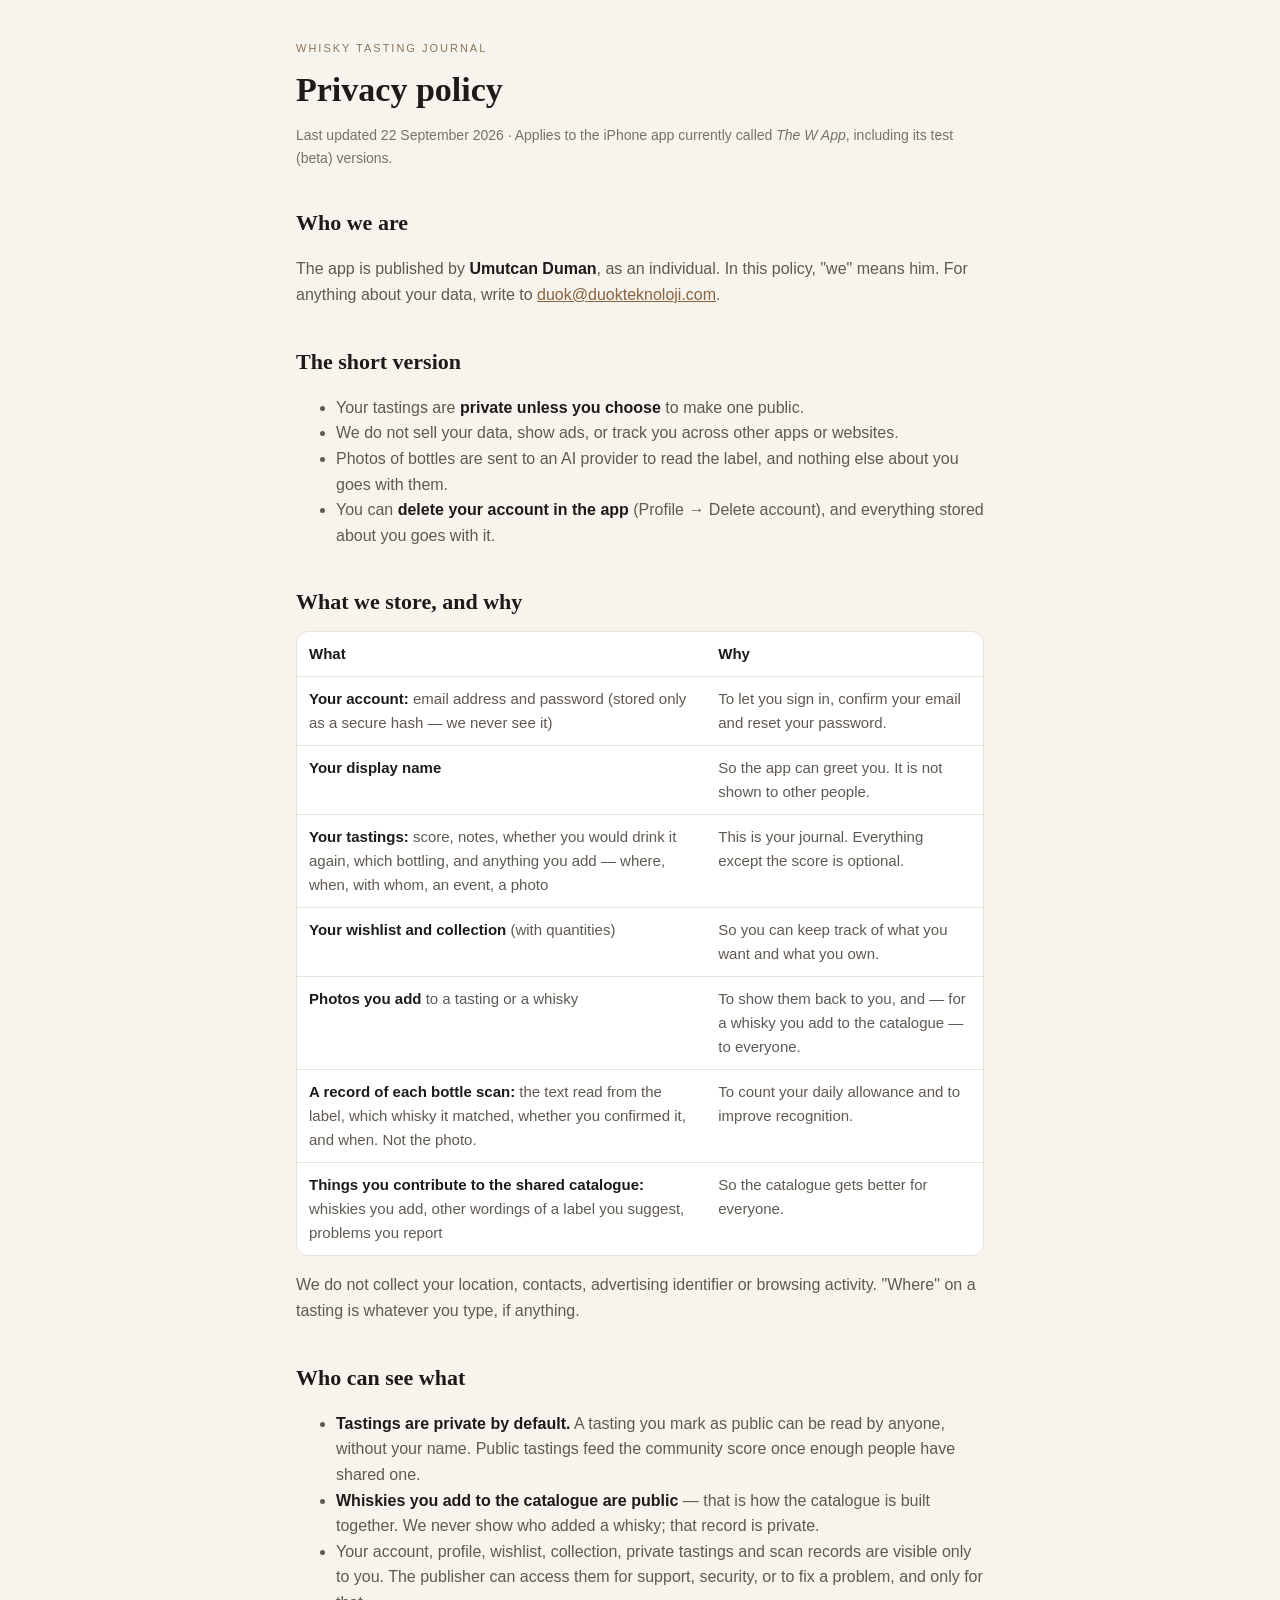
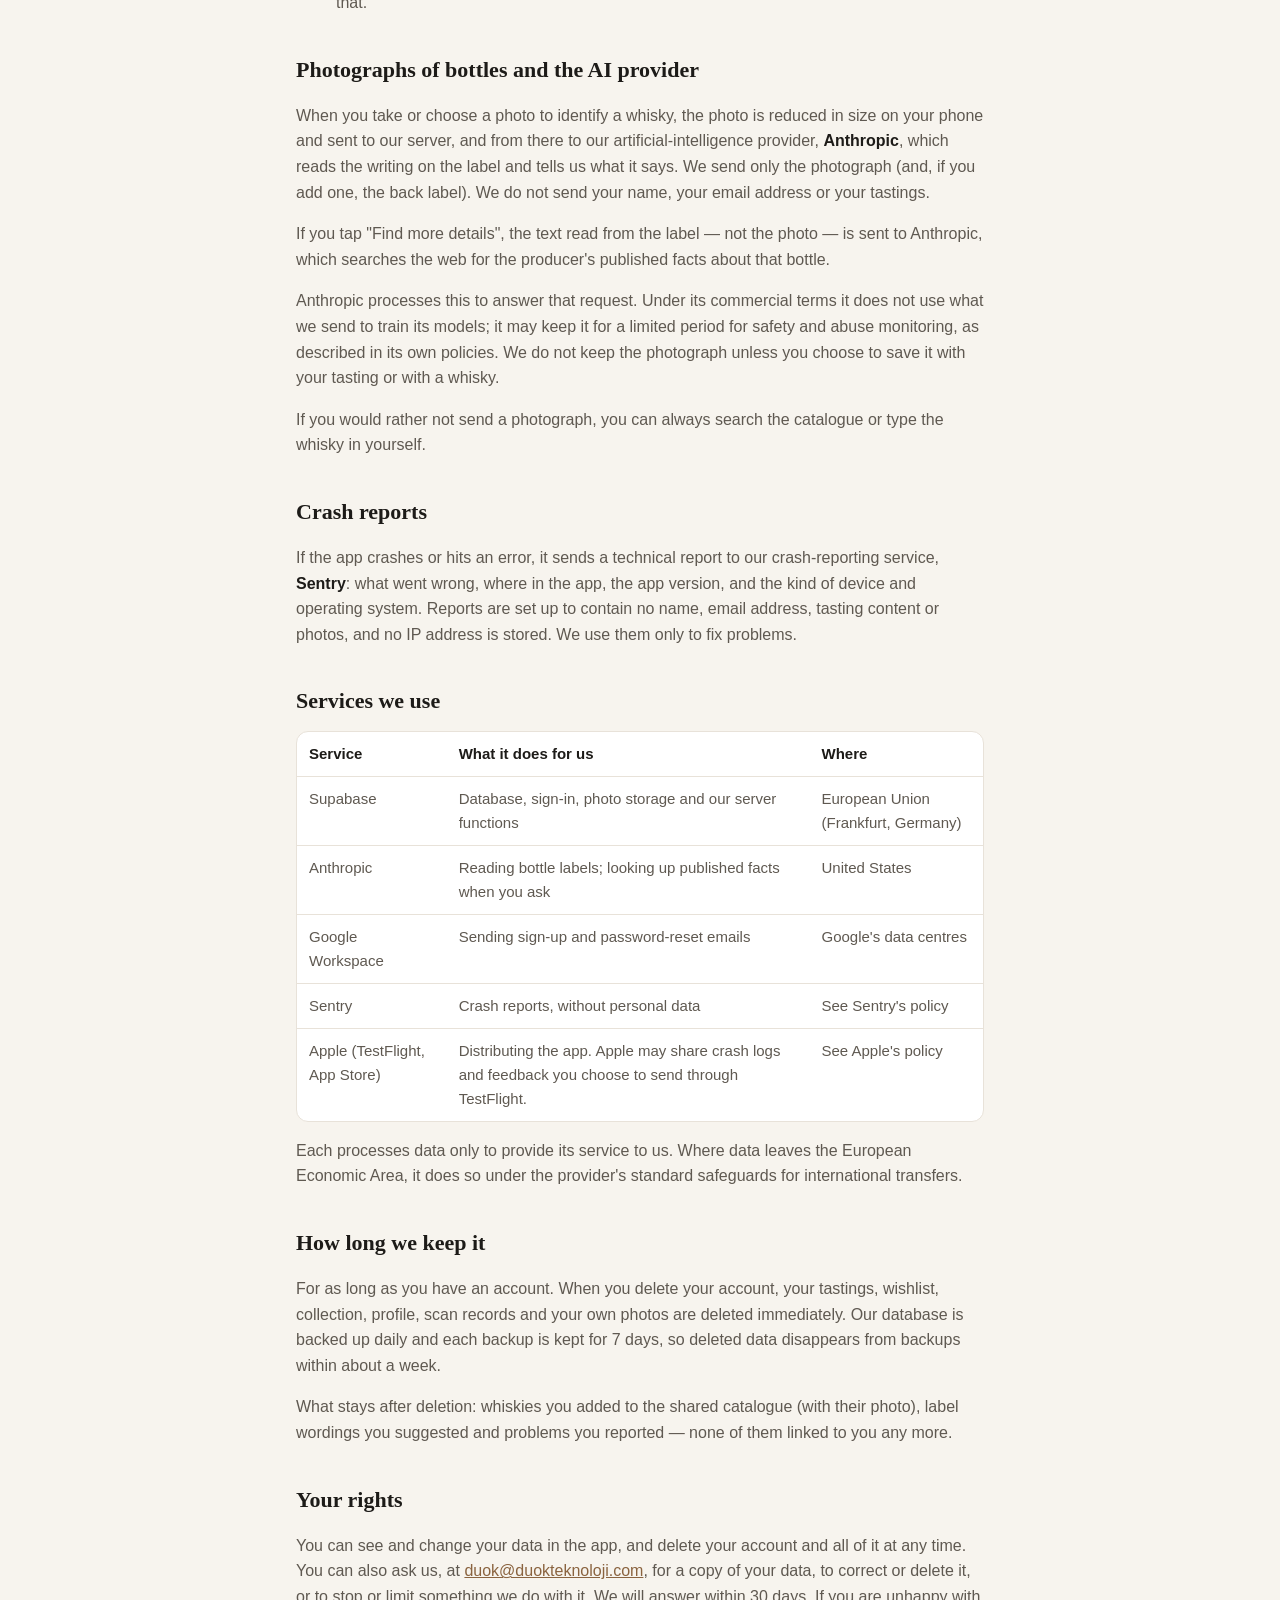
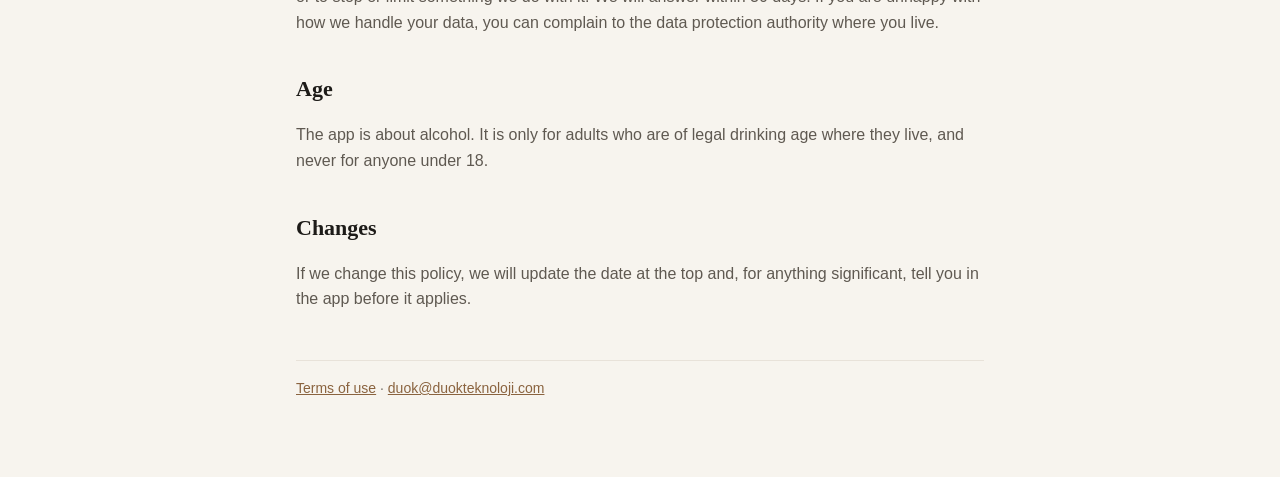
==== privacy/index.html @ 0a722b19 "Privacy policy and terms of use" ====
<!doctype html>
<html lang="en">
<head>
<meta charset="utf-8">
<meta name="viewport" content="width=device-width, initial-scale=1">
<title>Privacy policy</title>
<link rel="stylesheet" href="../style.css">
</head>
<body>
<main>
<p class="eyebrow">WHISKY TASTING JOURNAL</p>
<h1>Privacy policy</h1>
<p class="meta">Last updated 22 September 2026 · Applies to the iPhone app currently called <em>The W App</em>, including its test (beta) versions.</p>

<h2>Who we are</h2>
<p>The app is published by <strong>Umutcan Duman</strong>, as an individual. In this policy, "we" means him. For anything about your data, write to <a href="mailto:duok@duokteknoloji.com">duok@duokteknoloji.com</a>.</p>

<h2>The short version</h2>
<ul>
<li>Your tastings are <strong>private unless you choose</strong> to make one public.</li>
<li>We do not sell your data, show ads, or track you across other apps or websites.</li>
<li>Photos of bottles are sent to an AI provider to read the label, and nothing else about you goes with them.</li>
<li>You can <strong>delete your account in the app</strong> (Profile → Delete account), and everything stored about you goes with it.</li>
</ul>

<h2>What we store, and why</h2>
<table>
<tr><th>What</th><th>Why</th></tr>
<tr><td><strong>Your account:</strong> email address and password (stored only as a secure hash — we never see it)</td><td>To let you sign in, confirm your email and reset your password.</td></tr>
<tr><td><strong>Your display name</strong></td><td>So the app can greet you. It is not shown to other people.</td></tr>
<tr><td><strong>Your tastings:</strong> score, notes, whether you would drink it again, which bottling, and anything you add — where, when, with whom, an event, a photo</td><td>This is your journal. Everything except the score is optional.</td></tr>
<tr><td><strong>Your wishlist and collection</strong> (with quantities)</td><td>So you can keep track of what you want and what you own.</td></tr>
<tr><td><strong>Photos you add</strong> to a tasting or a whisky</td><td>To show them back to you, and — for a whisky you add to the catalogue — to everyone.</td></tr>
<tr><td><strong>A record of each bottle scan:</strong> the text read from the label, which whisky it matched, whether you confirmed it, and when. Not the photo.</td><td>To count your daily allowance and to improve recognition.</td></tr>
<tr><td><strong>Things you contribute to the shared catalogue:</strong> whiskies you add, other wordings of a label you suggest, problems you report</td><td>So the catalogue gets better for everyone.</td></tr>
</table>
<p>We do not collect your location, contacts, advertising identifier or browsing activity. "Where" on a tasting is whatever you type, if anything.</p>

<h2>Who can see what</h2>
<ul>
<li><strong>Tastings are private by default.</strong> A tasting you mark as public can be read by anyone, without your name. Public tastings feed the community score once enough people have shared one.</li>
<li><strong>Whiskies you add to the catalogue are public</strong> — that is how the catalogue is built together. We never show who added a whisky; that record is private.</li>
<li>Your account, profile, wishlist, collection, private tastings and scan records are visible only to you. The publisher can access them for support, security, or to fix a problem, and only for that.</li>
</ul>

<h2>Photographs of bottles and the AI provider</h2>
<p>When you take or choose a photo to identify a whisky, the photo is reduced in size on your phone and sent to our server, and from there to our artificial-intelligence provider, <strong>Anthropic</strong>, which reads the writing on the label and tells us what it says. We send only the photograph (and, if you add one, the back label). We do not send your name, your email address or your tastings.</p>
<p>If you tap "Find more details", the text read from the label — not the photo — is sent to Anthropic, which searches the web for the producer's published facts about that bottle.</p>
<p>Anthropic processes this to answer that request. Under its commercial terms it does not use what we send to train its models; it may keep it for a limited period for safety and abuse monitoring, as described in its own policies. We do not keep the photograph unless you choose to save it with your tasting or with a whisky.</p>
<p>If you would rather not send a photograph, you can always search the catalogue or type the whisky in yourself.</p>

<h2>Crash reports</h2>
<p>If the app crashes or hits an error, it sends a technical report to our crash-reporting service, <strong>Sentry</strong>: what went wrong, where in the app, the app version, and the kind of device and operating system. Reports are set up to contain no name, email address, tasting content or photos, and no IP address is stored. We use them only to fix problems.</p>

<h2>Services we use</h2>
<table>
<tr><th>Service</th><th>What it does for us</th><th>Where</th></tr>
<tr><td>Supabase</td><td>Database, sign-in, photo storage and our server functions</td><td>European Union (Frankfurt, Germany)</td></tr>
<tr><td>Anthropic</td><td>Reading bottle labels; looking up published facts when you ask</td><td>United States</td></tr>
<tr><td>Google Workspace</td><td>Sending sign-up and password-reset emails</td><td>Google's data centres</td></tr>
<tr><td>Sentry</td><td>Crash reports, without personal data</td><td>See Sentry's policy</td></tr>
<tr><td>Apple (TestFlight, App Store)</td><td>Distributing the app. Apple may share crash logs and feedback you choose to send through TestFlight.</td><td>See Apple's policy</td></tr>
</table>
<p>Each processes data only to provide its service to us. Where data leaves the European Economic Area, it does so under the provider's standard safeguards for international transfers.</p>

<h2>How long we keep it</h2>
<p>For as long as you have an account. When you delete your account, your tastings, wishlist, collection, profile, scan records and your own photos are deleted immediately. Our database is backed up daily and each backup is kept for 7 days, so deleted data disappears from backups within about a week.</p>
<p>What stays after deletion: whiskies you added to the shared catalogue (with their photo), label wordings you suggested and problems you reported — none of them linked to you any more.</p>

<h2>Your rights</h2>
<p>You can see and change your data in the app, and delete your account and all of it at any time. You can also ask us, at <a href="mailto:duok@duokteknoloji.com">duok@duokteknoloji.com</a>, for a copy of your data, to correct or delete it, or to stop or limit something we do with it. We will answer within 30 days. If you are unhappy with how we handle your data, you can complain to the data protection authority where you live.</p>

<h2>Age</h2>
<p>The app is about alcohol. It is only for adults who are of legal drinking age where they live, and never for anyone under 18.</p>

<h2>Changes</h2>
<p>If we change this policy, we will update the date at the top and, for anything significant, tell you in the app before it applies.</p>

<p class="footer"><a href="../terms/">Terms of use</a> · <a href="mailto:duok@duokteknoloji.com">duok@duokteknoloji.com</a></p>
</main>
</body>
</html>
---- style.css ----
:root {
  --bg: #F7F4EE;
  --surface: #FFFFFF;
  --text: #1D1B18;
  --muted: #5F5951;
  --faint: #77716A;
  --border: #E8E2D9;
  --accent: #8A633F;
  --eyebrow: #8B755C;
}

@media (prefers-color-scheme: dark) {
  :root {
    --bg: #171512;
    --surface: #211E1A;
    --text: #F2EEE7;
    --muted: #C9C1B5;
    --faint: #A39A8D;
    --border: #3A352E;
    --accent: #D5A76A;
    --eyebrow: #BFA07C;
  }
}

* { box-sizing: border-box; }

body {
  margin: 0;
  background: var(--bg);
  color: var(--text);
  font: 16px/1.6 -apple-system, BlinkMacSystemFont, "Helvetica Neue", Arial, sans-serif;
}

main {
  max-width: 720px;
  margin: 0 auto;
  padding: 40px 16px 64px;
}

.eyebrow {
  font-size: 11px;
  letter-spacing: 2px;
  color: var(--eyebrow);
  margin: 0 0 12px;
}

h1, h2 {
  font-family: Georgia, "Times New Roman", serif;
  font-weight: 600;
}

h1 { font-size: 34px; line-height: 1.2; margin: 0 0 8px; }
h2 { font-size: 22px; margin: 36px 0 8px; }

.meta, .footer { color: var(--faint); font-size: 14px; }
.footer { margin-top: 48px; border-top: 1px solid var(--border); padding-top: 16px; }

p, li { color: var(--muted); }
strong { color: var(--text); }
a { color: var(--accent); }

table {
  width: 100%;
  border-collapse: collapse;
  background: var(--surface);
  border: 1px solid var(--border);
  border-radius: 12px;
  overflow: hidden;
  display: block;
  overflow-x: auto;
  margin: 12px 0;
}

th, td {
  text-align: left;
  vertical-align: top;
  padding: 10px 12px;
  border-bottom: 1px solid var(--border);
  font-size: 15px;
  color: var(--muted);
}

th { color: var(--text); font-weight: 600; }
tr:last-child td { border-bottom: none; }
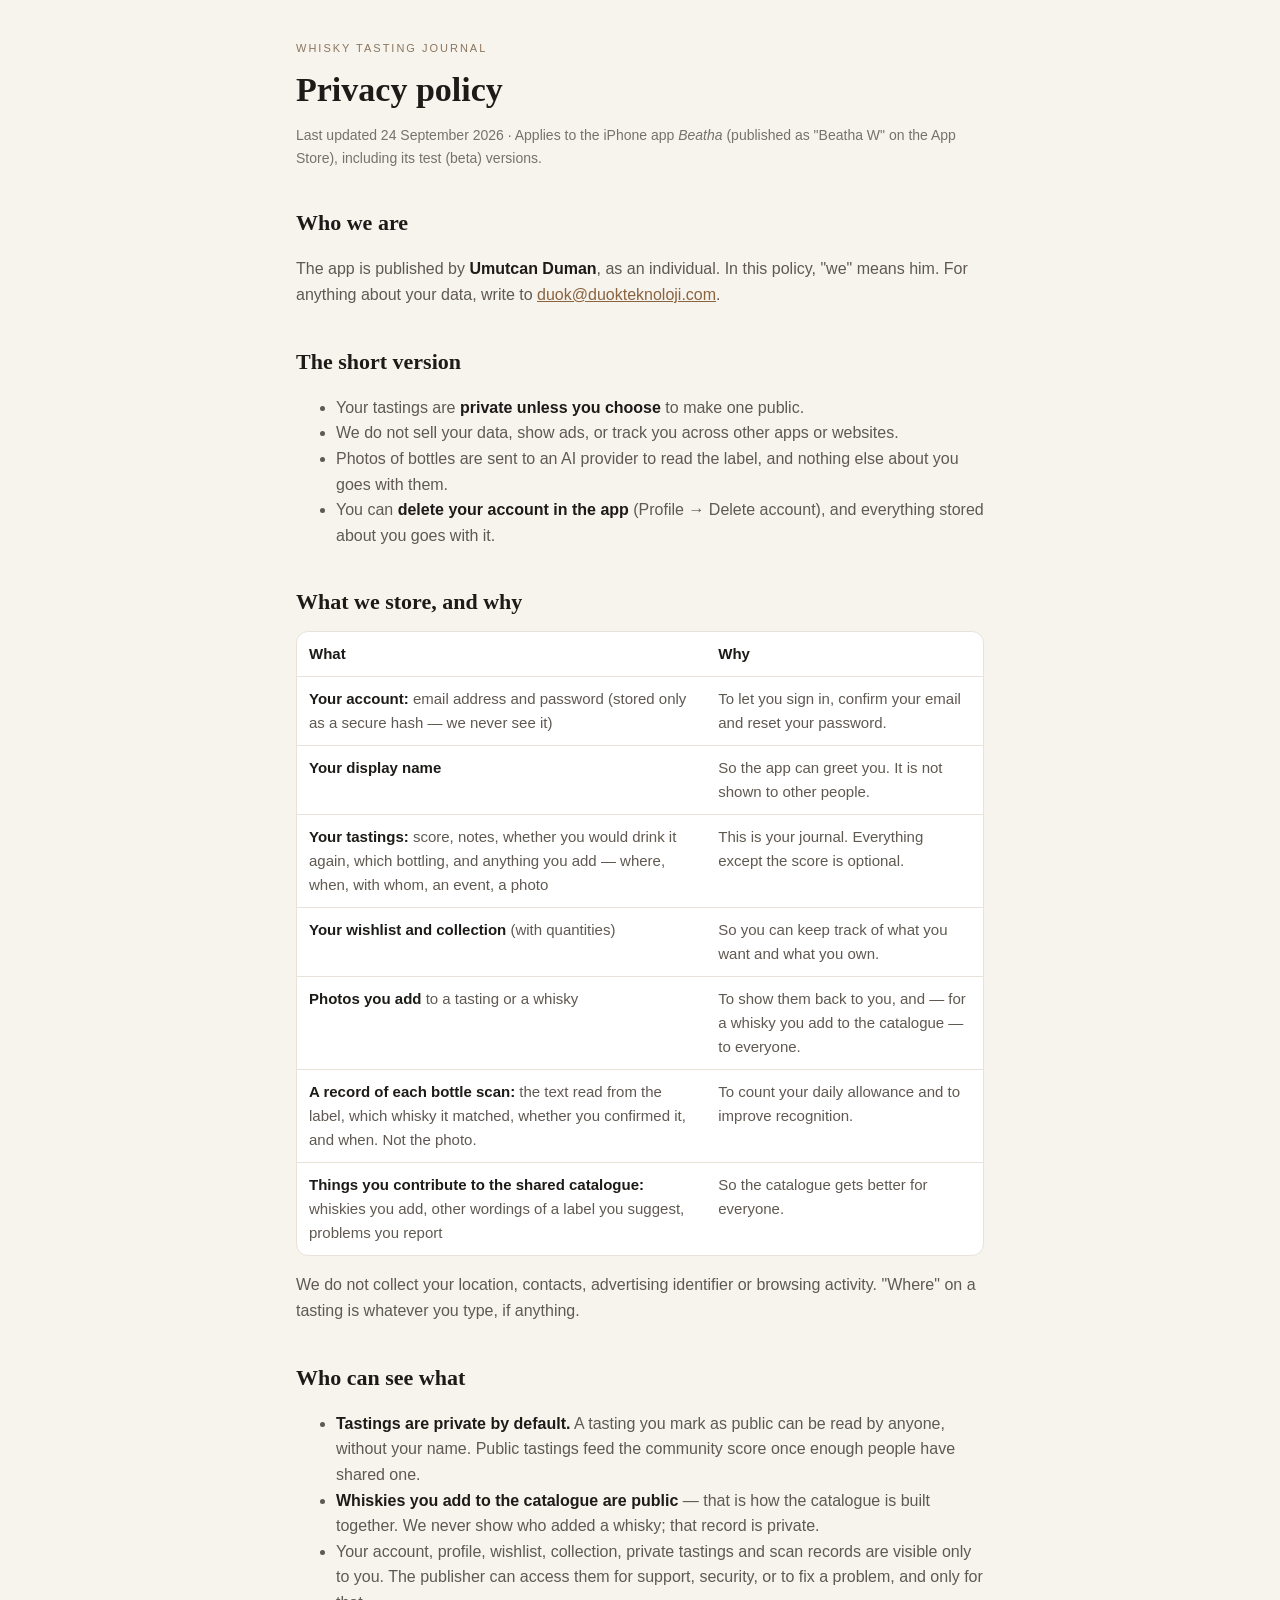
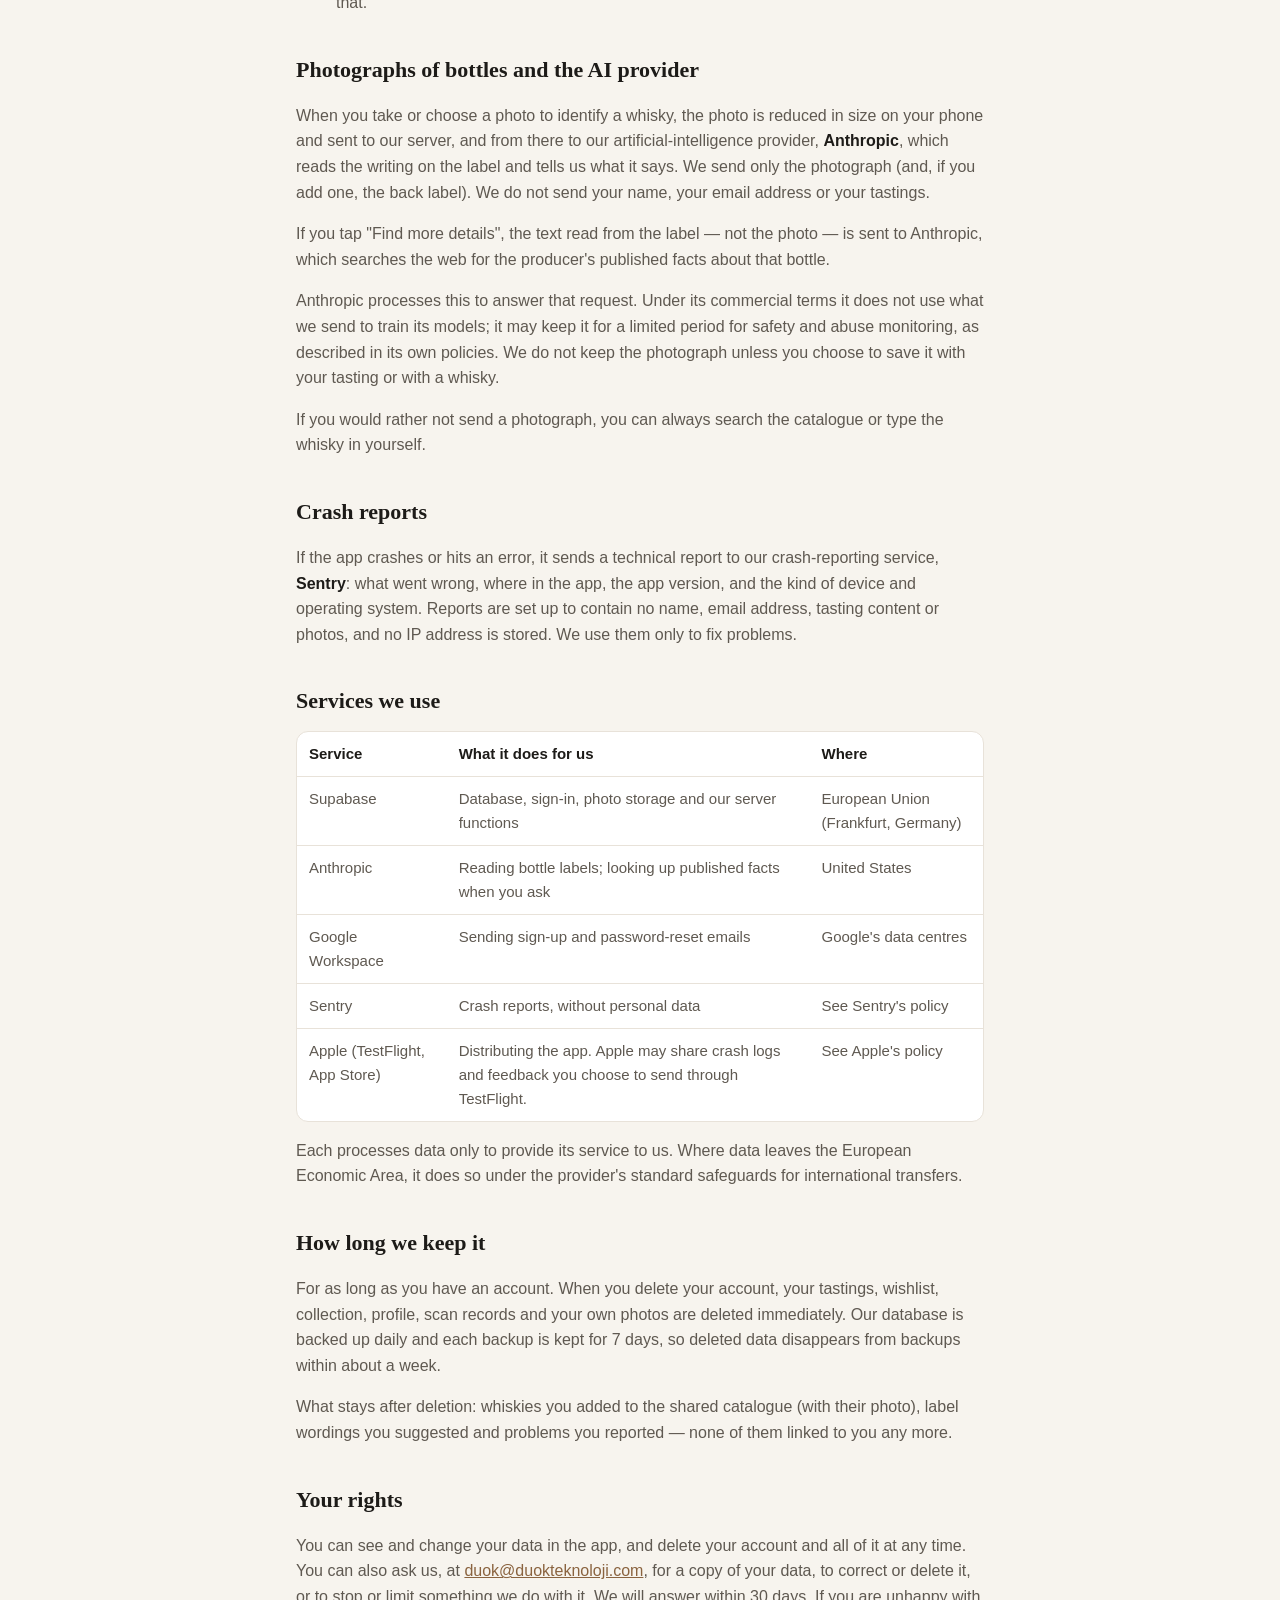
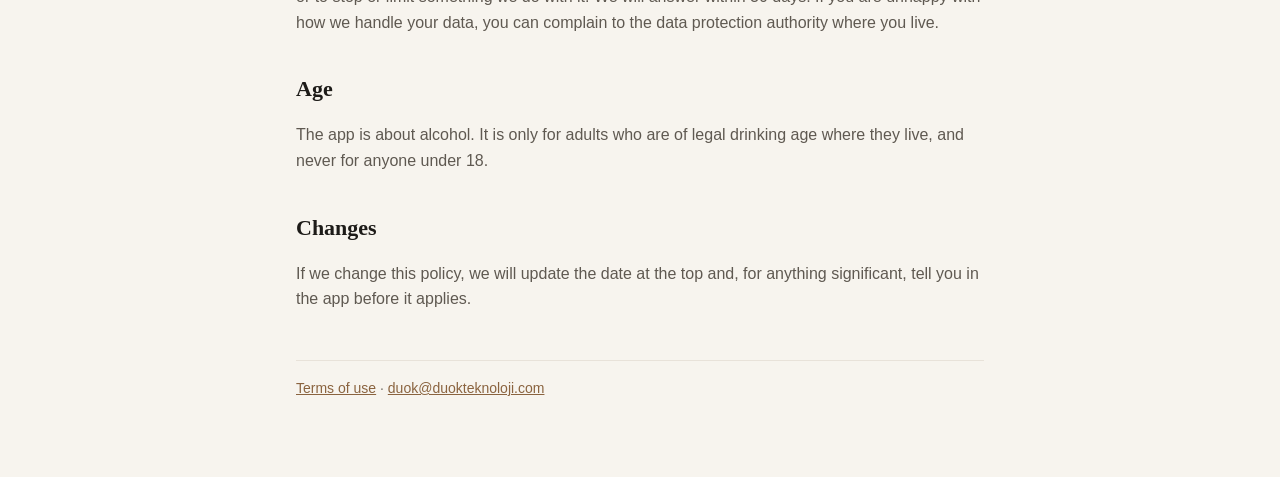
==== commit 2df07d7a: "The app is now called Beatha" ====
--- a/privacy/index.html
+++ b/privacy/index.html
@@ -10,7 +10,7 @@
 <main>
 <p class="eyebrow">WHISKY TASTING JOURNAL</p>
 <h1>Privacy policy</h1>
-<p class="meta">Last updated 22 September 2026 · Applies to the iPhone app currently called <em>The W App</em>, including its test (beta) versions.</p>
+<p class="meta">Last updated 24 September 2026 · Applies to the iPhone app <em>Beatha</em> (published as "Beatha W" on the App Store), including its test (beta) versions.</p>
 
 <h2>Who we are</h2>
 <p>The app is published by <strong>Umutcan Duman</strong>, as an individual. In this policy, "we" means him. For anything about your data, write to <a href="mailto:duok@duokteknoloji.com">duok@duokteknoloji.com</a>.</p>
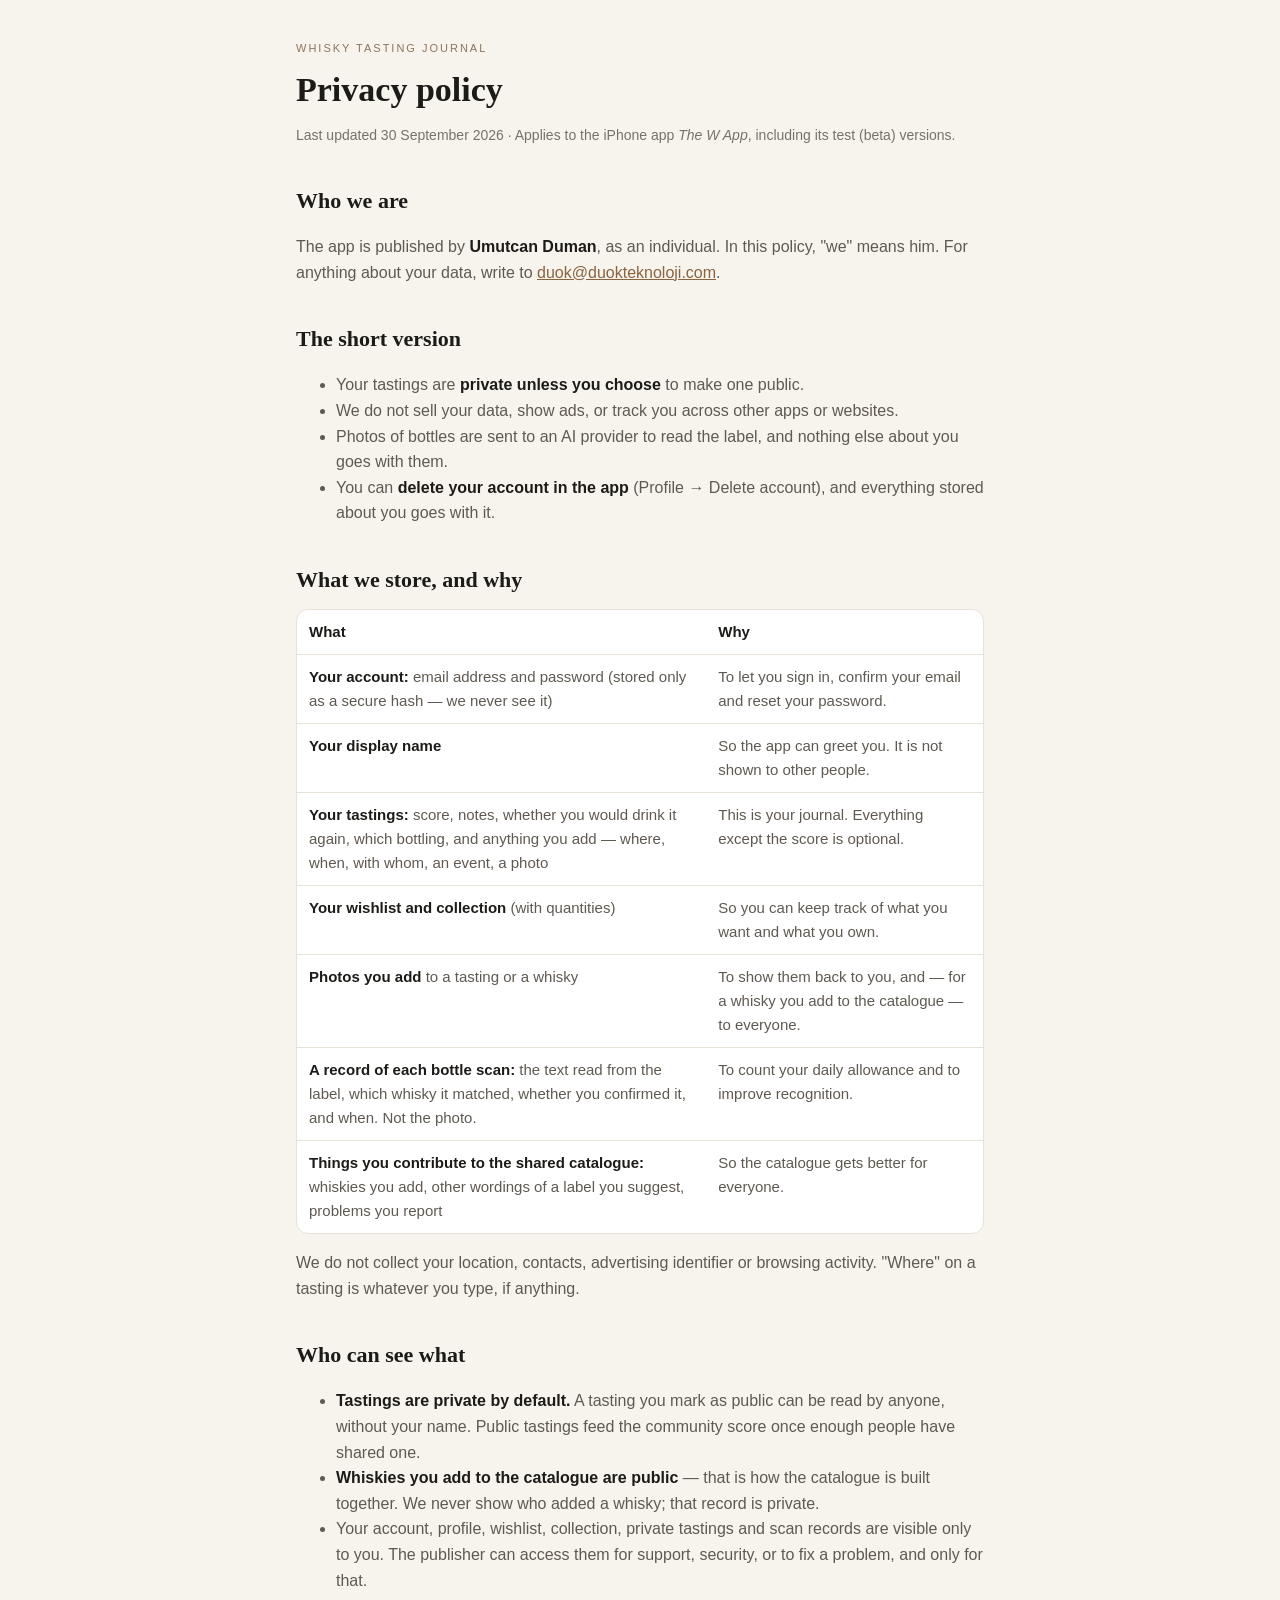
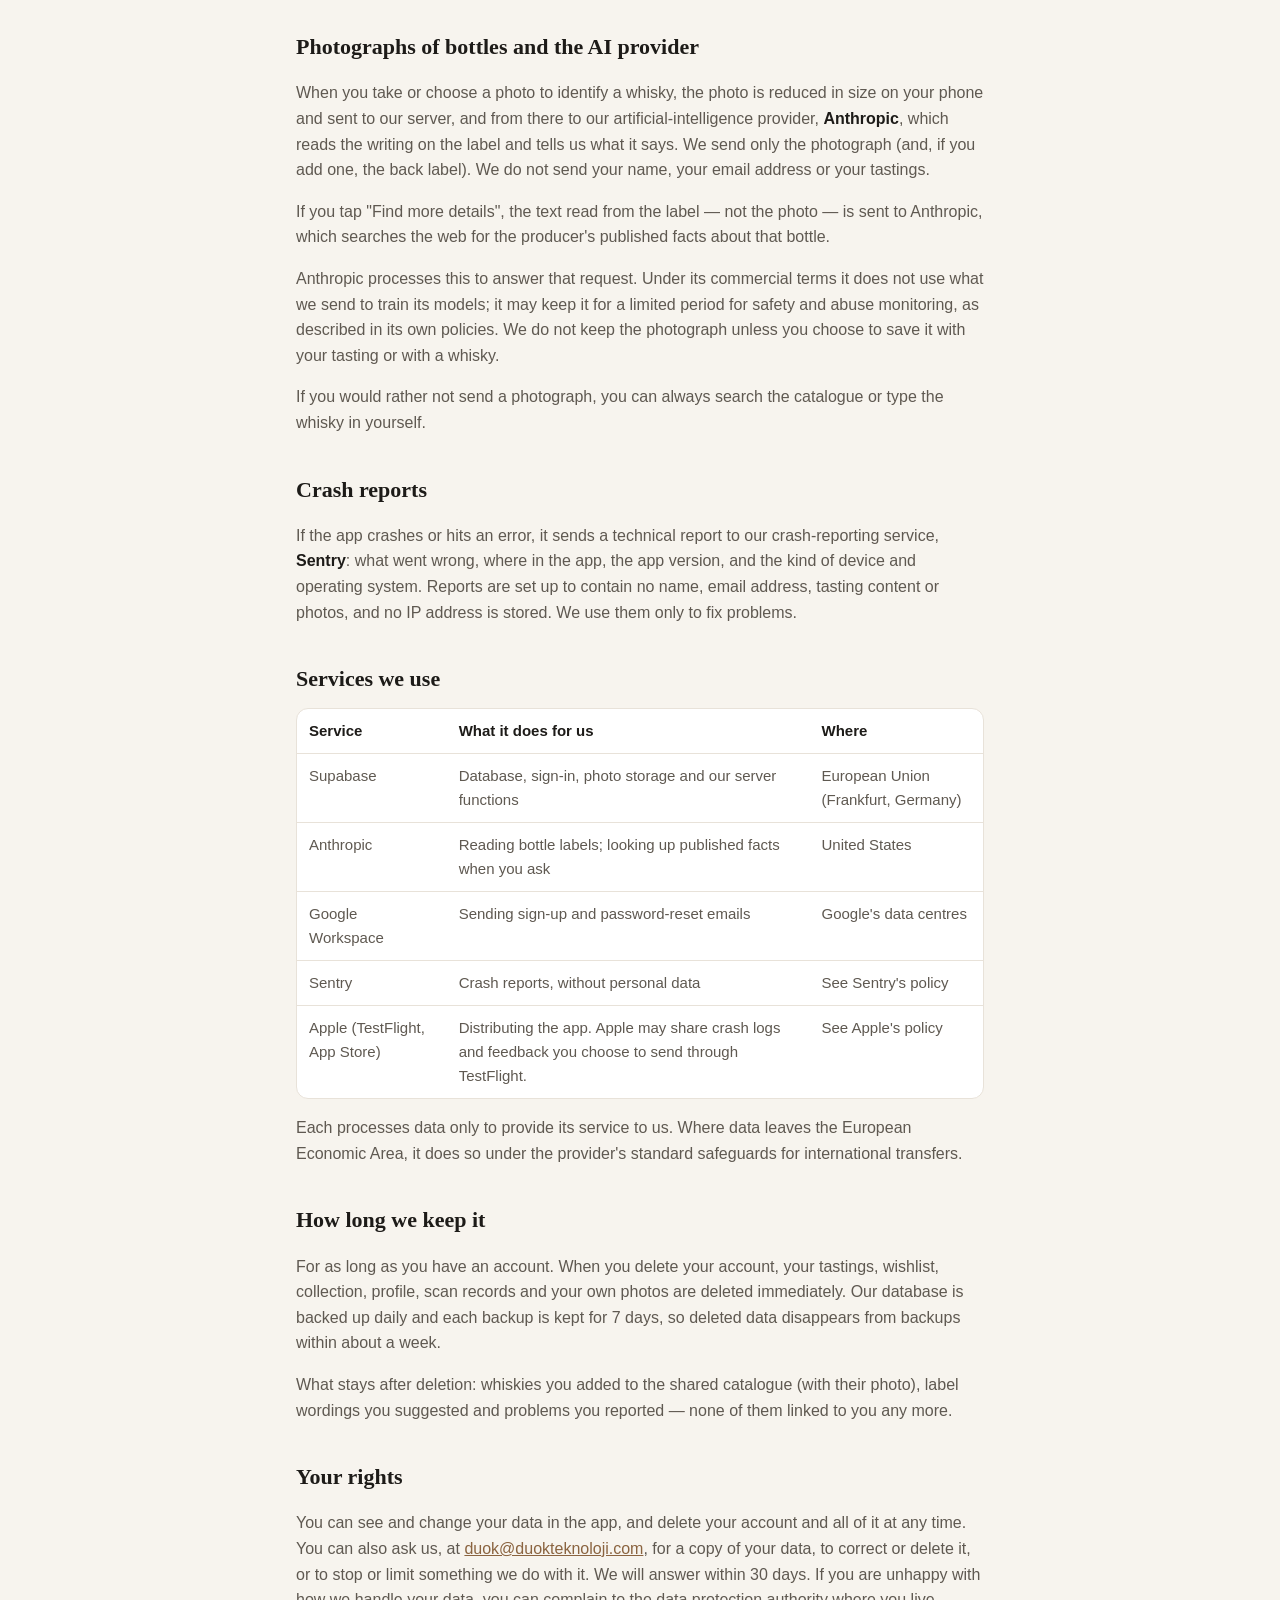
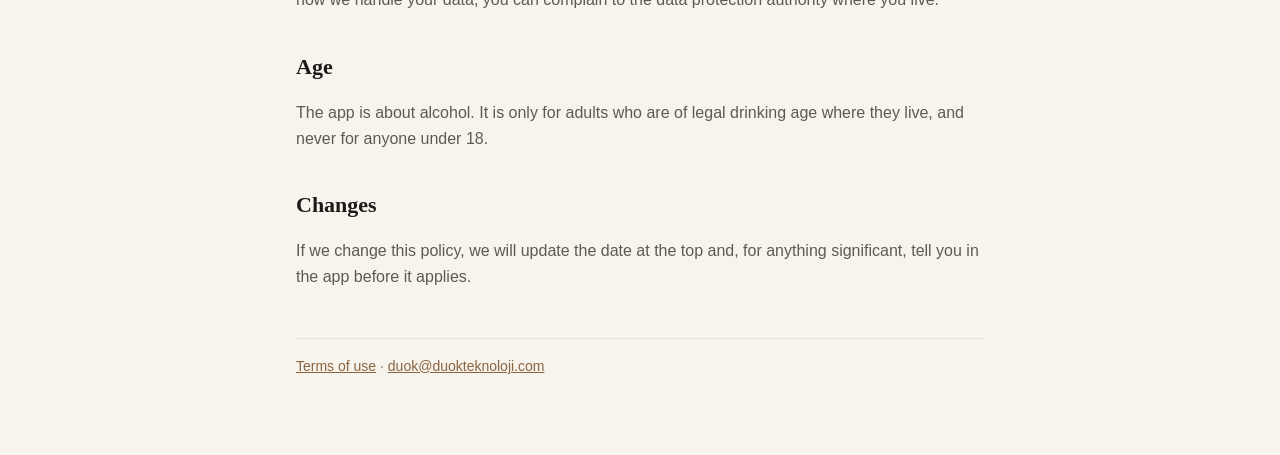
==== commit 8a487cb3: "The app is called The W App" ====
--- a/privacy/index.html
+++ b/privacy/index.html
@@ -10,7 +10,7 @@
 <main>
 <p class="eyebrow">WHISKY TASTING JOURNAL</p>
 <h1>Privacy policy</h1>
-<p class="meta">Last updated 24 September 2026 · Applies to the iPhone app <em>Beatha</em> (published as "Beatha W" on the App Store), including its test (beta) versions.</p>
+<p class="meta">Last updated 30 September 2026 · Applies to the iPhone app <em>The W App</em>, including its test (beta) versions.</p>
 
 <h2>Who we are</h2>
 <p>The app is published by <strong>Umutcan Duman</strong>, as an individual. In this policy, "we" means him. For anything about your data, write to <a href="mailto:duok@duokteknoloji.com">duok@duokteknoloji.com</a>.</p>
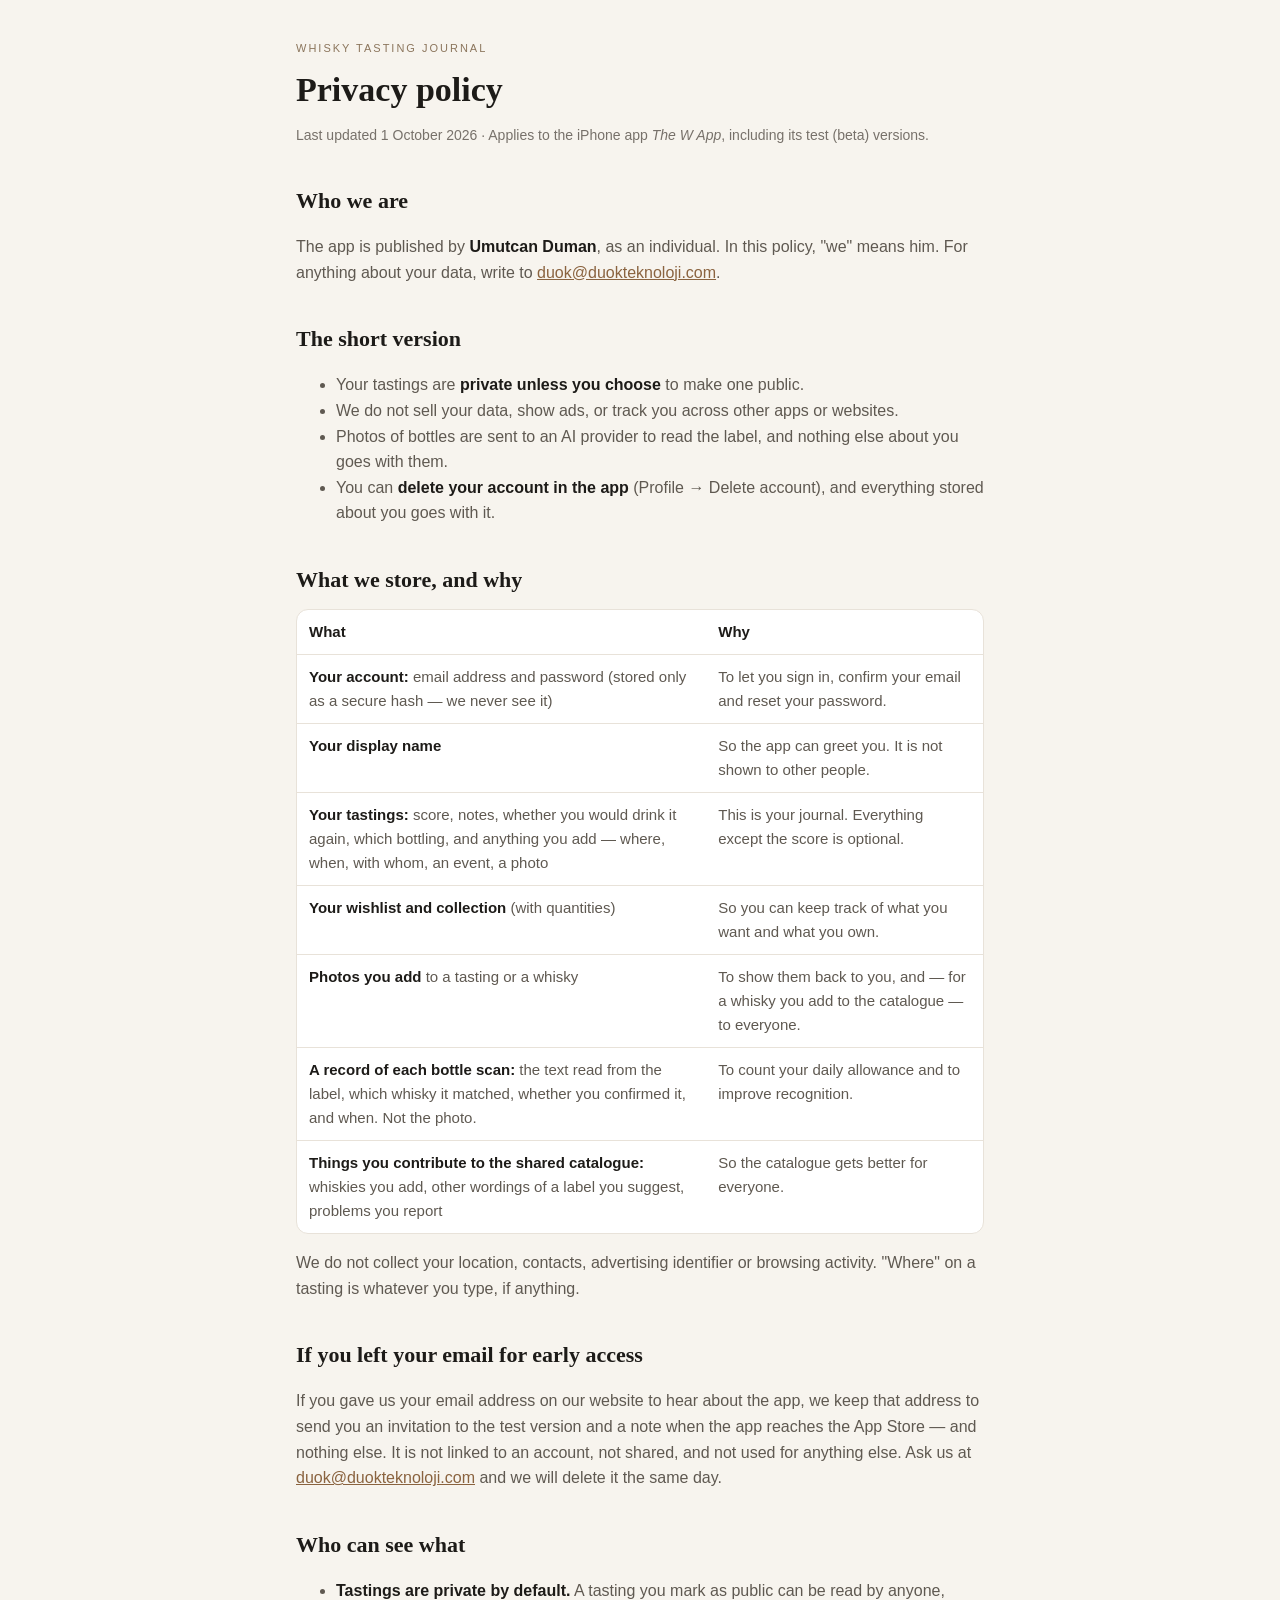
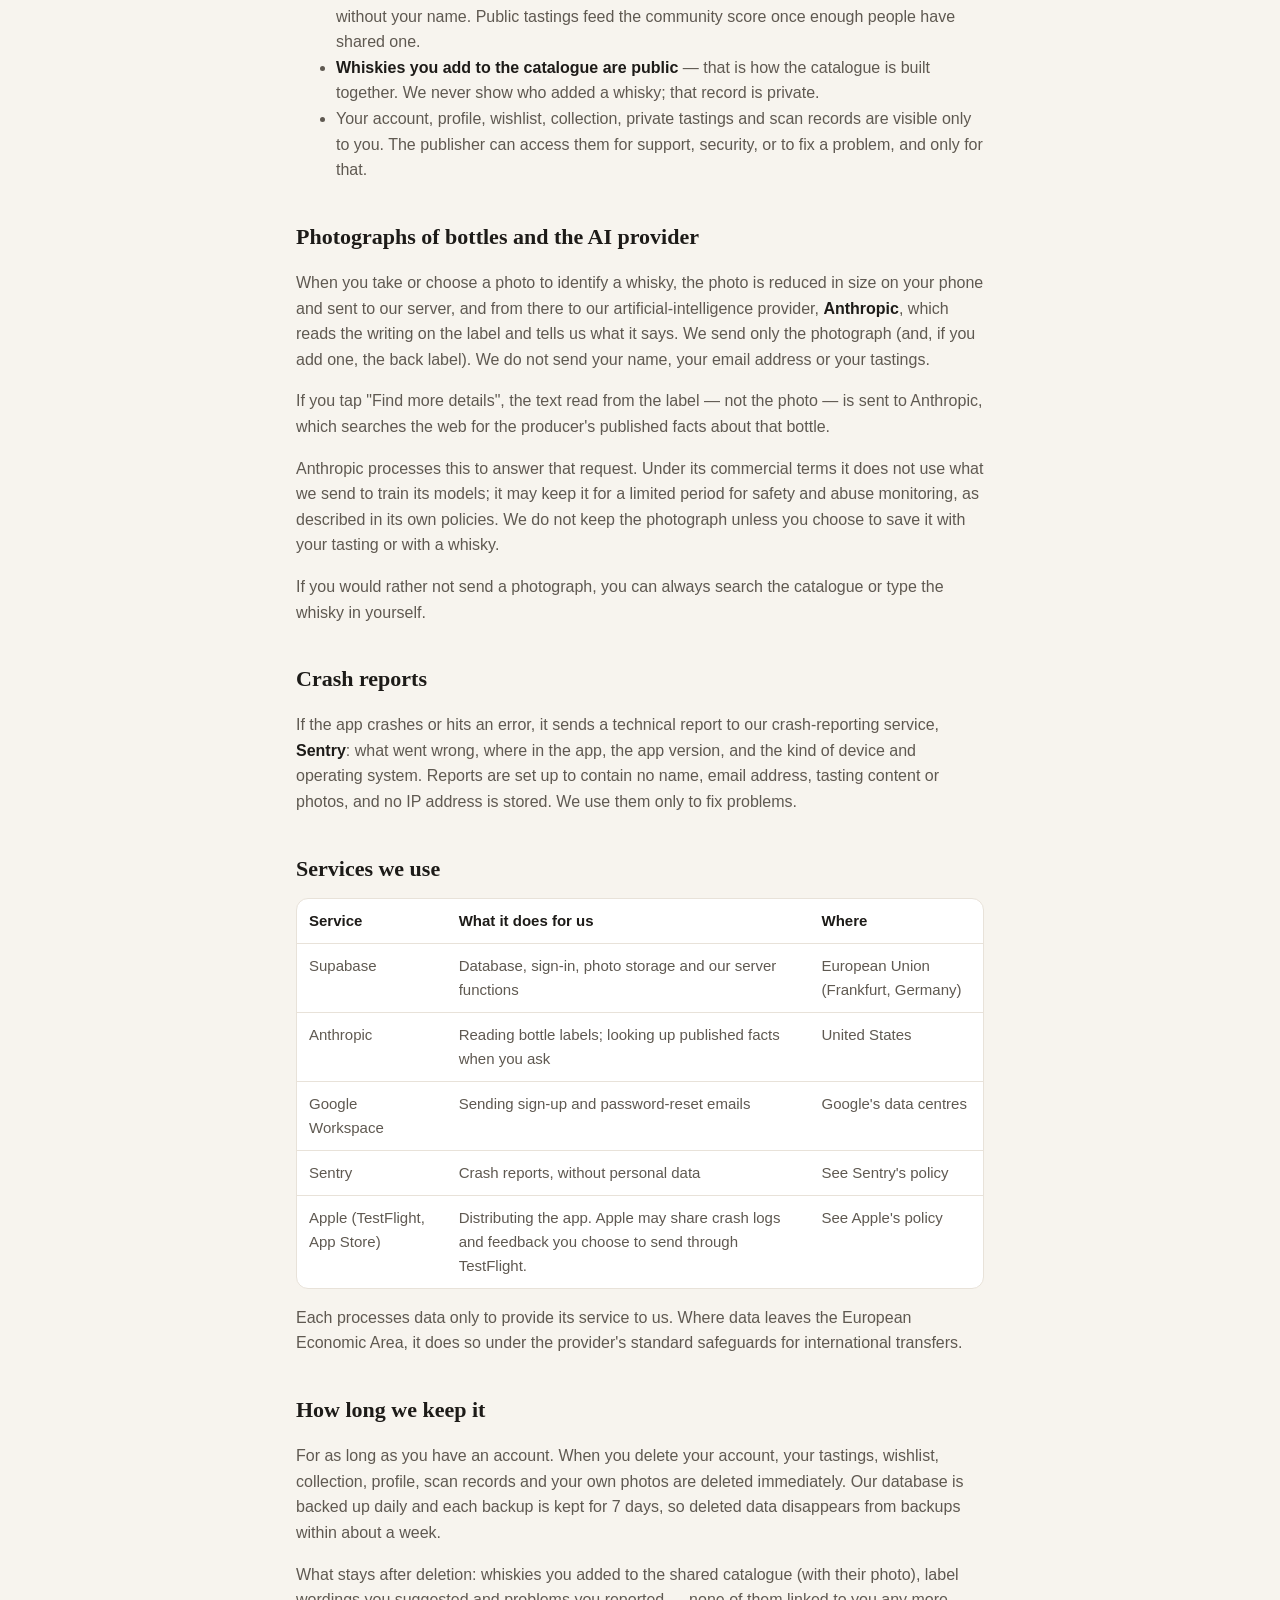
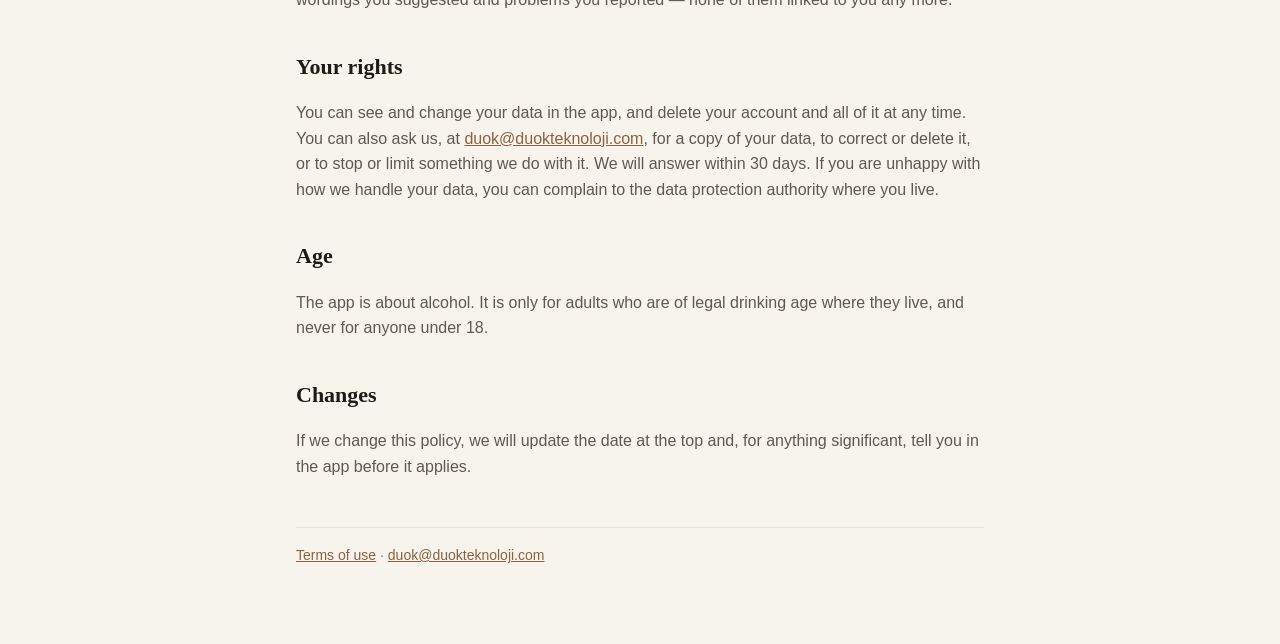
==== commit cf1269c5: "Privacy policy covers the early-access list" ====
--- a/privacy/index.html
+++ b/privacy/index.html
@@ -10,7 +10,7 @@
 <main>
 <p class="eyebrow">WHISKY TASTING JOURNAL</p>
 <h1>Privacy policy</h1>
-<p class="meta">Last updated 30 September 2026 · Applies to the iPhone app <em>The W App</em>, including its test (beta) versions.</p>
+<p class="meta">Last updated 1 October 2026 · Applies to the iPhone app <em>The W App</em>, including its test (beta) versions.</p>
 
 <h2>Who we are</h2>
 <p>The app is published by <strong>Umutcan Duman</strong>, as an individual. In this policy, "we" means him. For anything about your data, write to <a href="mailto:duok@duokteknoloji.com">duok@duokteknoloji.com</a>.</p>
@@ -35,6 +35,9 @@
 <tr><td><strong>Things you contribute to the shared catalogue:</strong> whiskies you add, other wordings of a label you suggest, problems you report</td><td>So the catalogue gets better for everyone.</td></tr>
 </table>
 <p>We do not collect your location, contacts, advertising identifier or browsing activity. "Where" on a tasting is whatever you type, if anything.</p>
+
+<h2>If you left your email for early access</h2>
+<p>If you gave us your email address on our website to hear about the app, we keep that address to send you an invitation to the test version and a note when the app reaches the App Store — and nothing else. It is not linked to an account, not shared, and not used for anything else. Ask us at <a href="mailto:duok@duokteknoloji.com">duok@duokteknoloji.com</a> and we will delete it the same day.</p>
 
 <h2>Who can see what</h2>
 <ul>
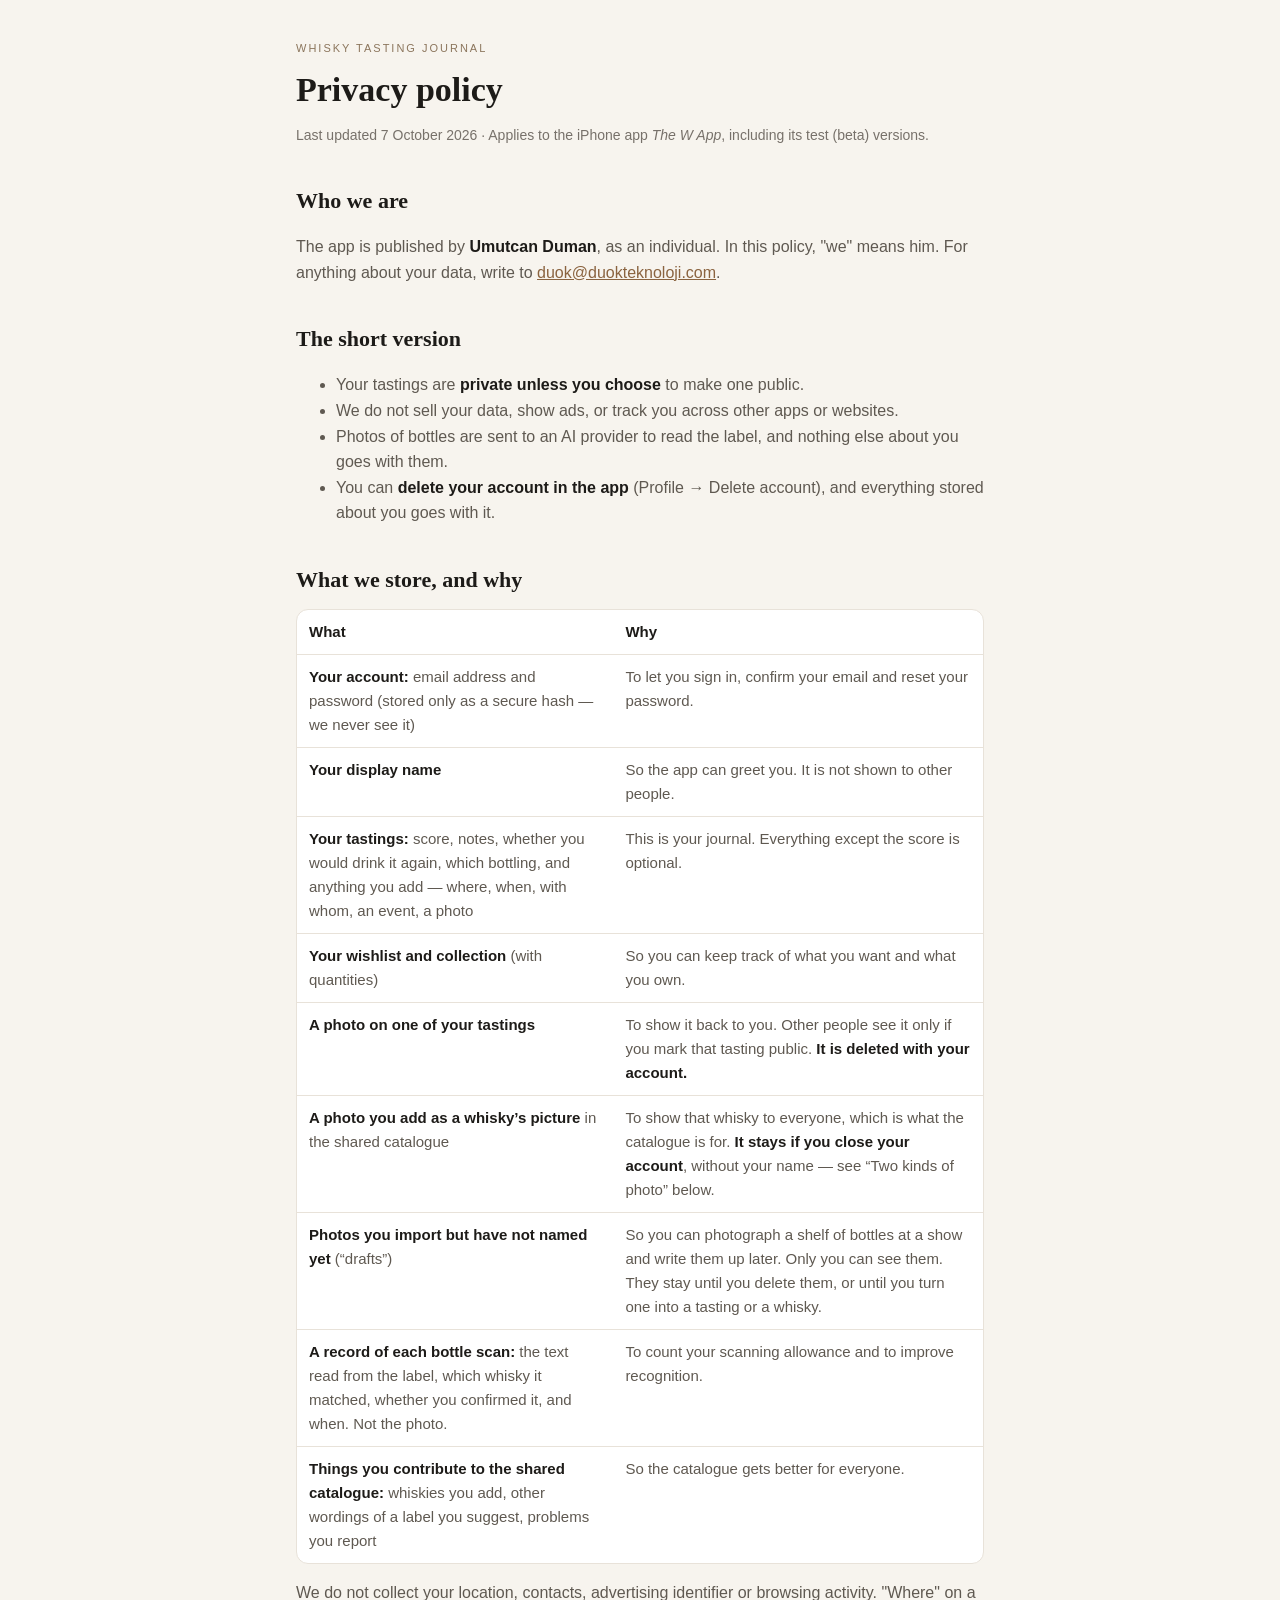
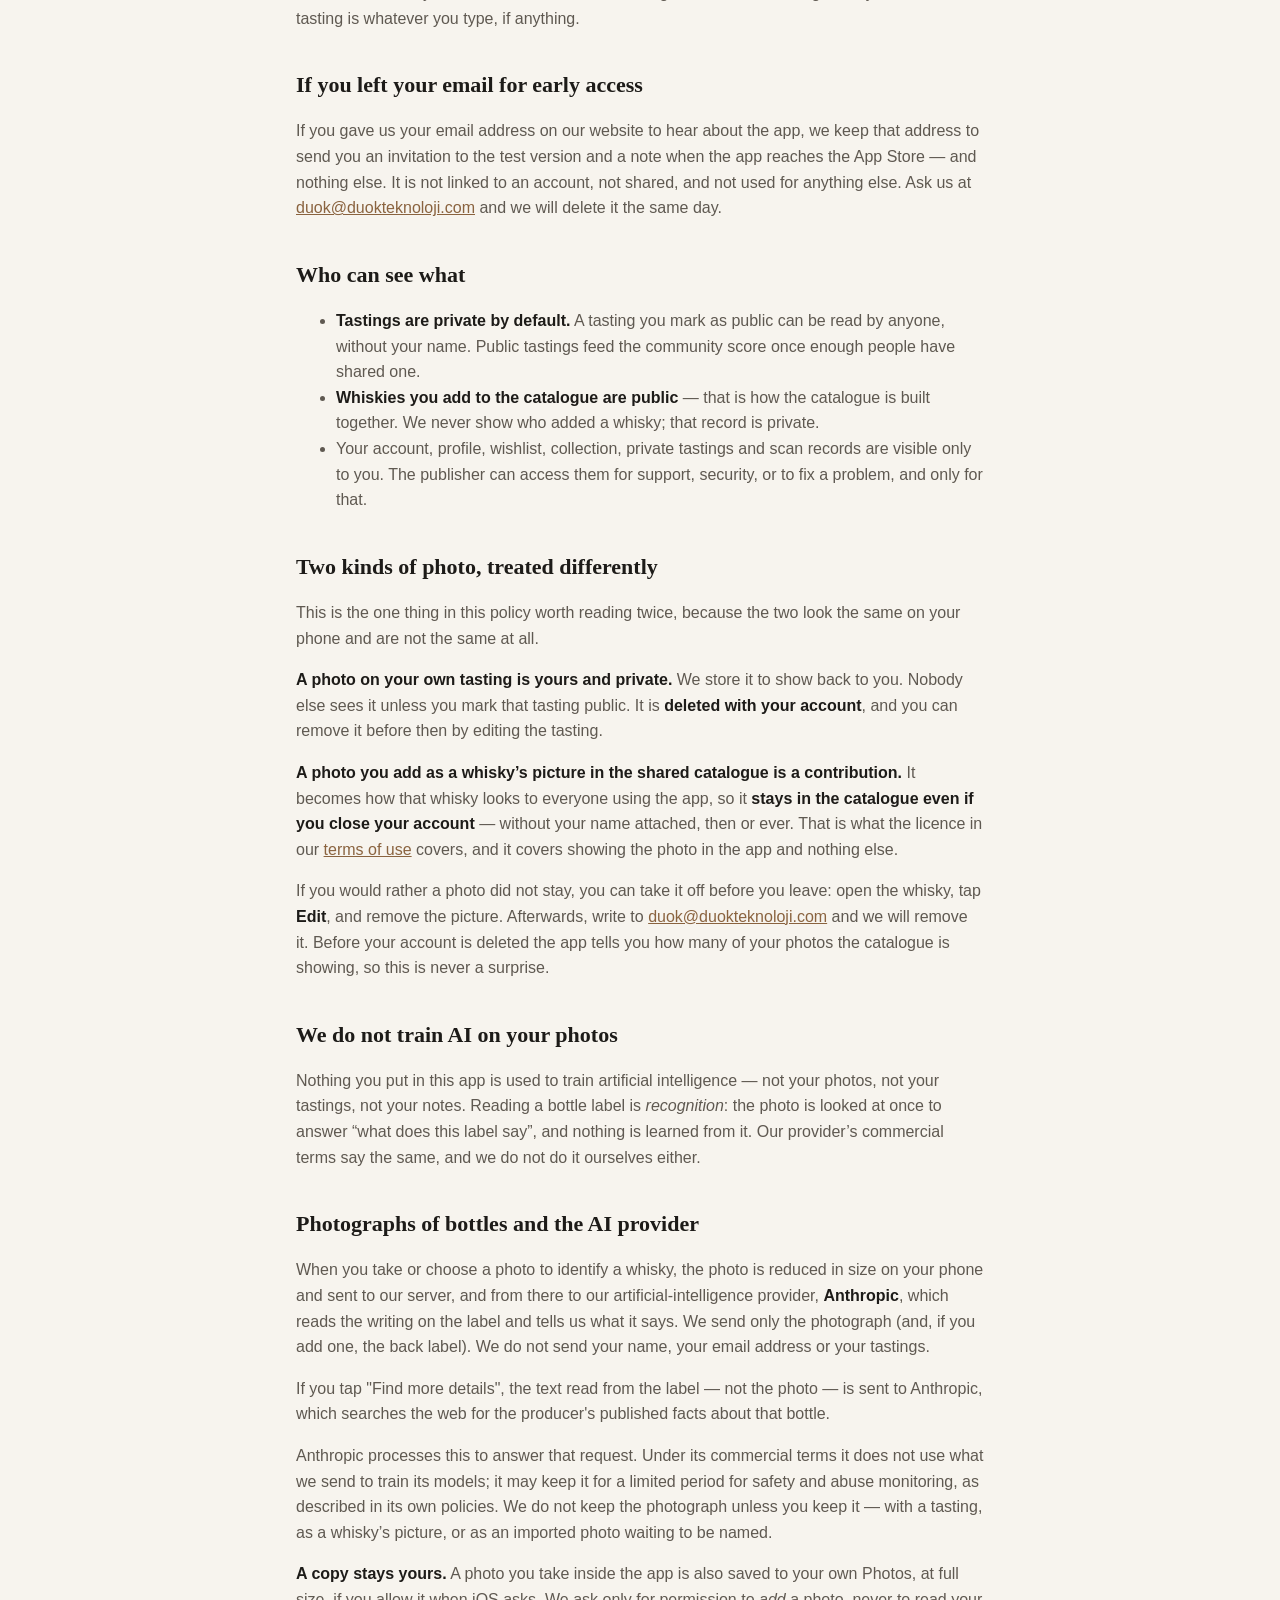
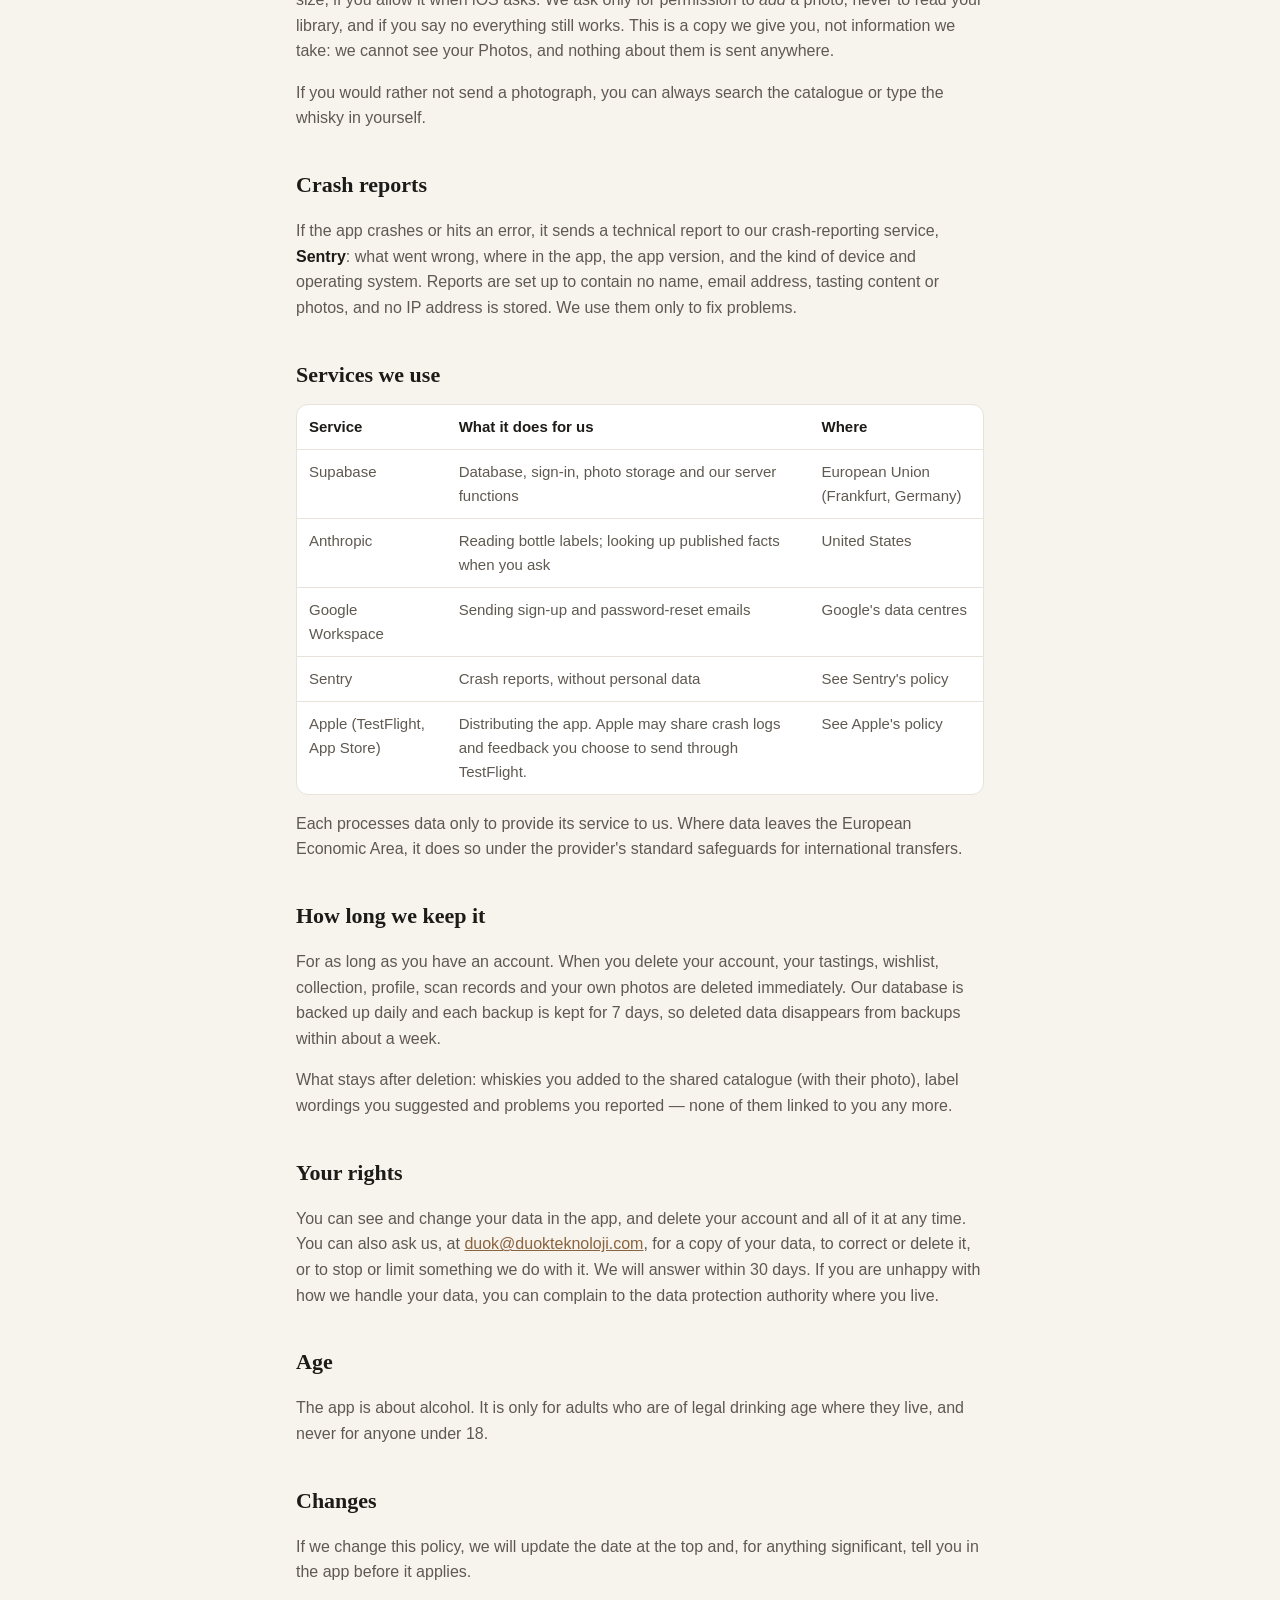
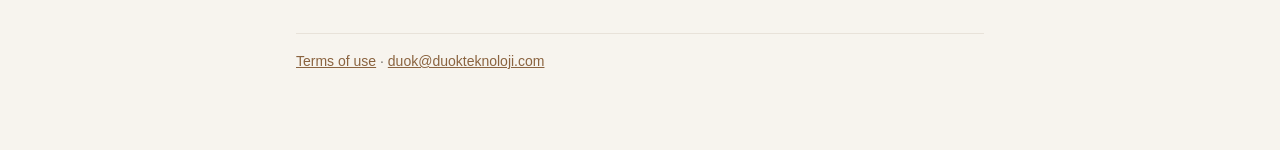
==== commit 8e461d9c: "Terms and privacy, 7 October 2026: the catalogue photo licence Published from whisky-journal/docs/le" ====
--- a/privacy/index.html
+++ b/privacy/index.html
@@ -10,7 +10,7 @@
 <main>
 <p class="eyebrow">WHISKY TASTING JOURNAL</p>
 <h1>Privacy policy</h1>
-<p class="meta">Last updated 1 October 2026 · Applies to the iPhone app <em>The W App</em>, including its test (beta) versions.</p>
+<p class="meta">Last updated 7 October 2026 · Applies to the iPhone app <em>The W App</em>, including its test (beta) versions.</p>
 
 <h2>Who we are</h2>
 <p>The app is published by <strong>Umutcan Duman</strong>, as an individual. In this policy, "we" means him. For anything about your data, write to <a href="mailto:duok@duokteknoloji.com">duok@duokteknoloji.com</a>.</p>
@@ -30,8 +30,10 @@
 <tr><td><strong>Your display name</strong></td><td>So the app can greet you. It is not shown to other people.</td></tr>
 <tr><td><strong>Your tastings:</strong> score, notes, whether you would drink it again, which bottling, and anything you add — where, when, with whom, an event, a photo</td><td>This is your journal. Everything except the score is optional.</td></tr>
 <tr><td><strong>Your wishlist and collection</strong> (with quantities)</td><td>So you can keep track of what you want and what you own.</td></tr>
-<tr><td><strong>Photos you add</strong> to a tasting or a whisky</td><td>To show them back to you, and — for a whisky you add to the catalogue — to everyone.</td></tr>
-<tr><td><strong>A record of each bottle scan:</strong> the text read from the label, which whisky it matched, whether you confirmed it, and when. Not the photo.</td><td>To count your daily allowance and to improve recognition.</td></tr>
+<tr><td><strong>A photo on one of your tastings</strong></td><td>To show it back to you. Other people see it only if you mark that tasting public. <strong>It is deleted with your account.</strong></td></tr>
+<tr><td><strong>A photo you add as a whisky&rsquo;s picture</strong> in the shared catalogue</td><td>To show that whisky to everyone, which is what the catalogue is for. <strong>It stays if you close your account</strong>, without your name &mdash; see &ldquo;Two kinds of photo&rdquo; below.</td></tr>
+<tr><td><strong>Photos you import but have not named yet</strong> (&ldquo;drafts&rdquo;)</td><td>So you can photograph a shelf of bottles at a show and write them up later. Only you can see them. They stay until you delete them, or until you turn one into a tasting or a whisky.</td></tr>
+<tr><td><strong>A record of each bottle scan:</strong> the text read from the label, which whisky it matched, whether you confirmed it, and when. Not the photo.</td><td>To count your scanning allowance and to improve recognition.</td></tr>
 <tr><td><strong>Things you contribute to the shared catalogue:</strong> whiskies you add, other wordings of a label you suggest, problems you report</td><td>So the catalogue gets better for everyone.</td></tr>
 </table>
 <p>We do not collect your location, contacts, advertising identifier or browsing activity. "Where" on a tasting is whatever you type, if anything.</p>
@@ -46,10 +48,26 @@
 <li>Your account, profile, wishlist, collection, private tastings and scan records are visible only to you. The publisher can access them for support, security, or to fix a problem, and only for that.</li>
 </ul>
 
+<h2>Two kinds of photo, treated differently</h2>
+
+<p>This is the one thing in this policy worth reading twice, because the two look the same on your phone and are not the same at all.</p>
+
+<p><strong>A photo on your own tasting is yours and private.</strong> We store it to show back to you. Nobody else sees it unless you mark that tasting public. It is <strong>deleted with your account</strong>, and you can remove it before then by editing the tasting.</p>
+
+<p><strong>A photo you add as a whisky&rsquo;s picture in the shared catalogue is a contribution.</strong> It becomes how that whisky looks to everyone using the app, so it <strong>stays in the catalogue even if you close your account</strong> &mdash; without your name attached, then or ever. That is what the licence in our <a href="../terms/">terms of use</a> covers, and it covers showing the photo in the app and nothing else.</p>
+
+<p>If you would rather a photo did not stay, you can take it off before you leave: open the whisky, tap <strong>Edit</strong>, and remove the picture. Afterwards, write to <a href="mailto:duok@duokteknoloji.com">duok@duokteknoloji.com</a> and we will remove it. Before your account is deleted the app tells you how many of your photos the catalogue is showing, so this is never a surprise.</p>
+
+<h2>We do not train AI on your photos</h2>
+
+<p>Nothing you put in this app is used to train artificial intelligence &mdash; not your photos, not your tastings, not your notes. Reading a bottle label is <em>recognition</em>: the photo is looked at once to answer &ldquo;what does this label say&rdquo;, and nothing is learned from it. Our provider&rsquo;s commercial terms say the same, and we do not do it ourselves either.</p>
+
 <h2>Photographs of bottles and the AI provider</h2>
 <p>When you take or choose a photo to identify a whisky, the photo is reduced in size on your phone and sent to our server, and from there to our artificial-intelligence provider, <strong>Anthropic</strong>, which reads the writing on the label and tells us what it says. We send only the photograph (and, if you add one, the back label). We do not send your name, your email address or your tastings.</p>
 <p>If you tap "Find more details", the text read from the label — not the photo — is sent to Anthropic, which searches the web for the producer's published facts about that bottle.</p>
-<p>Anthropic processes this to answer that request. Under its commercial terms it does not use what we send to train its models; it may keep it for a limited period for safety and abuse monitoring, as described in its own policies. We do not keep the photograph unless you choose to save it with your tasting or with a whisky.</p>
+<p>Anthropic processes this to answer that request. Under its commercial terms it does not use what we send to train its models; it may keep it for a limited period for safety and abuse monitoring, as described in its own policies. We do not keep the photograph unless you keep it &mdash; with a tasting, as a whisky&rsquo;s picture, or as an imported photo waiting to be named.</p>
+<p><strong>A copy stays yours.</strong> A photo you take inside the app is also saved to your own Photos, at full size, if you allow it when iOS asks. We ask only for permission to <em>add</em> a photo, never to read your library, and if you say no everything still works. This is a copy we give you, not information we take: we cannot see your Photos, and nothing about them is sent anywhere.</p>
+
 <p>If you would rather not send a photograph, you can always search the catalogue or type the whisky in yourself.</p>
 
 <h2>Crash reports</h2>
